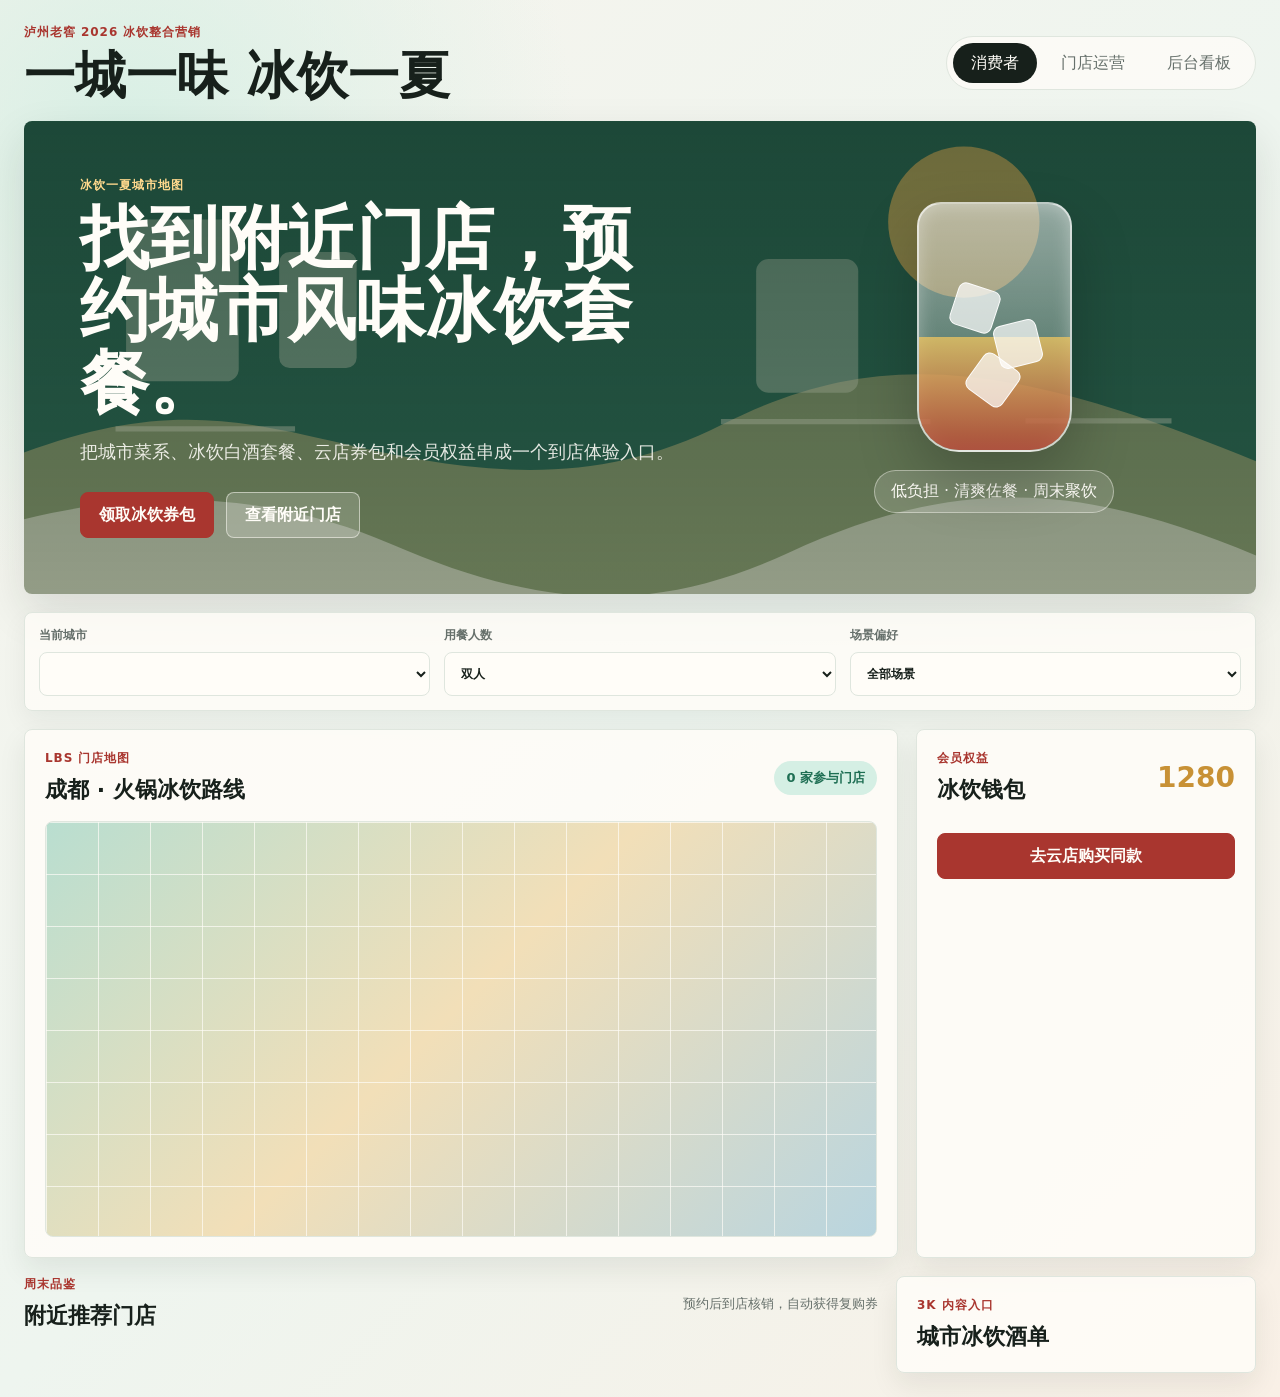
==== index.html @ 010129e2 "Add files via upload" ====
<!doctype html>
<html lang="zh-CN">
  <head>
    <meta charset="UTF-8" />
    <meta name="viewport" content="width=device-width, initial-scale=1.0" />
    <title>一城一味 冰饮一夏 | 泸州老窖冰饮城市地图</title>
    <link rel="stylesheet" href="./styles.css" />
  </head>
  <body>
    <div class="app-shell">
      <header class="topbar">
        <div>
          <p class="eyebrow">泸州老窖 2026 冰饮整合营销</p>
          <h1>一城一味 冰饮一夏</h1>
        </div>
        <nav class="view-tabs" aria-label="视图切换">
          <button class="tab is-active" data-view="consumer">消费者</button>
          <button class="tab" data-view="operator">门店运营</button>
          <button class="tab" data-view="admin">后台看板</button>
        </nav>
      </header>

      <main>
        <section class="view is-active" id="consumer">
          <div class="hero-band">
            <div class="hero-copy">
              <p class="eyebrow">冰饮一夏城市地图</p>
              <h2>找到附近门店，预约城市风味冰饮套餐。</h2>
              <p>
                把城市菜系、冰饮白酒套餐、云店券包和会员权益串成一个到店体验入口。
              </p>
              <div class="hero-actions">
                <button class="primary-btn" id="claimCouponBtn">领取冰饮券包</button>
                <button class="ghost-btn" id="scrollStoresBtn">查看附近门店</button>
              </div>
            </div>
            <div class="glass-visual" aria-label="冰饮白酒视觉">
              <div class="glass">
                <span class="ice ice-a"></span>
                <span class="ice ice-b"></span>
                <span class="ice ice-c"></span>
                <span class="liquid"></span>
              </div>
              <div class="flavor-note">低负担 · 清爽佐餐 · 周末聚饮</div>
            </div>
          </div>

          <section class="controls-row" aria-label="城市与筛选">
            <label>
              当前城市
              <select id="citySelect"></select>
            </label>
            <label>
              用餐人数
              <select id="partySelect">
                <option value="2">双人</option>
                <option value="4">四人</option>
                <option value="6">六人</option>
              </select>
            </label>
            <label>
              场景偏好
              <select id="sceneSelect">
                <option value="all">全部场景</option>
                <option value="hotpot">火锅/川味</option>
                <option value="night">夜宵/烧烤</option>
                <option value="local">本地菜</option>
              </select>
            </label>
          </section>

          <section class="consumer-grid">
            <div class="map-panel">
              <div class="section-head">
                <div>
                  <p class="eyebrow">LBS 门店地图</p>
                  <h3 id="cityHeadline">成都 · 火锅冰饮路线</h3>
                </div>
                <span class="pill" id="storeCount">0 家参与门店</span>
              </div>
              <div class="city-map" id="cityMap" aria-label="活动门店地图"></div>
            </div>

            <aside class="wallet-panel">
              <div class="section-head compact">
                <div>
                  <p class="eyebrow">会员权益</p>
                  <h3>冰饮钱包</h3>
                </div>
                <span class="points" id="pointsValue">1280</span>
              </div>
              <div class="coupon-list" id="couponList"></div>
              <button class="primary-btn full" id="cloudStoreBtn">去云店购买同款</button>
            </aside>
          </section>

          <section class="content-grid" id="storeSection">
            <div>
              <div class="section-head">
                <div>
                  <p class="eyebrow">周末品鉴</p>
                  <h3>附近推荐门店</h3>
                </div>
                <span class="hint">预约后到店核销，自动获得复购券</span>
              </div>
              <div class="store-list" id="storeList"></div>
            </div>
            <aside class="content-panel">
              <p class="eyebrow">3K 内容入口</p>
              <h3>城市冰饮酒单</h3>
              <div class="creator-list" id="creatorList"></div>
            </aside>
          </section>
        </section>

        <section class="view" id="operator">
          <div class="workspace-layout">
            <aside class="side-panel">
              <p class="eyebrow">门店工作台</p>
              <h2>预约、名额、核销一屏处理</h2>
              <p>门店人员可查看今天预约，控制套餐名额，并扫码核销权益。</p>
              <button class="primary-btn full" id="scanBtn">模拟扫码核销</button>
            </aside>
            <section class="ops-main">
              <div class="metric-row">
                <div class="metric"><span>今日预约</span><strong id="todayBookings">42</strong></div>
                <div class="metric"><span>已核销</span><strong id="checkedBookings">31</strong></div>
                <div class="metric"><span>剩余名额</span><strong id="slotLeft">68</strong></div>
                <div class="metric"><span>云店转化</span><strong>18.6%</strong></div>
              </div>
              <div class="ops-grid">
                <div class="ops-card">
                  <div class="section-head compact">
                    <h3>预约列表</h3>
                    <span class="pill">周五至周日</span>
                  </div>
                  <div id="bookingList"></div>
                </div>
                <div class="ops-card">
                  <div class="section-head compact">
                    <h3>套餐名额</h3>
                    <span class="pill">实时可控</span>
                  </div>
                  <div id="slotList"></div>
                </div>
              </div>
            </section>
          </div>
        </section>

        <section class="view" id="admin">
          <div class="dashboard-head">
            <div>
              <p class="eyebrow">策略发展部看板</p>
              <h2>从内容种草到云店复购的活动闭环</h2>
            </div>
            <button class="ghost-btn" id="exportBtn">导出复盘摘要</button>
          </div>
          <div class="funnel-grid">
            <div class="metric accent"><span>曝光</span><strong>8,420,000</strong><small>城市内容与达人矩阵</small></div>
            <div class="metric accent"><span>进小程序</span><strong>286,400</strong><small>话题页、门店码、分享入口</small></div>
            <div class="metric accent"><span>领券</span><strong>94,100</strong><small>新人券、复购券、分享券</small></div>
            <div class="metric accent"><span>到店核销</span><strong>21,860</strong><small>预约套餐与品鉴券</small></div>
            <div class="metric accent"><span>云店订单</span><strong>7,940</strong><small>尝鲜装、聚饮装、城市推荐装</small></div>
          </div>
          <div class="admin-grid">
            <section class="ops-card">
              <div class="section-head compact">
                <h3>城市表现</h3>
                <span class="pill">重点城市样板</span>
              </div>
              <div id="cityRank"></div>
            </section>
            <section class="ops-card">
              <div class="section-head compact">
                <h3>会员标签沉淀</h3>
                <span class="pill">30 天复购追踪</span>
              </div>
              <div class="tag-cloud" id="tagCloud"></div>
            </section>
            <section class="ops-card wide">
              <div class="section-head compact">
                <h3>风险与运营动作</h3>
                <span class="pill">自动预警</span>
              </div>
              <div id="riskList"></div>
            </section>
          </div>
        </section>
      </main>
    </div>

    <dialog id="bookingDialog">
      <form method="dialog" class="dialog-card">
        <button class="close-btn" value="cancel" aria-label="关闭">×</button>
        <p class="eyebrow">预约确认</p>
        <h3 id="dialogTitle">冰饮白酒套餐</h3>
        <div class="booking-summary" id="bookingSummary"></div>
        <label>
          到店日期
          <select id="dateSelect">
            <option>7月10日 周五 18:30</option>
            <option>7月11日 周六 19:00</option>
            <option>7月12日 周日 18:00</option>
          </select>
        </label>
        <label>
          联系手机号
          <input id="phoneInput" inputmode="tel" placeholder="用于接收预约提醒" />
        </label>
        <button class="primary-btn full" id="confirmBookingBtn" value="default">确认预约并生成核销码</button>
      </form>
    </dialog>

    <div class="toast" id="toast" role="status" aria-live="polite"></div>
    <script src="./script.js"></script>
  </body>
</html>
---- styles.css ----
:root {
  color-scheme: light;
  --ink: #17201b;
  --muted: #66706b;
  --line: #dfe6de;
  --paper: #f7f4ed;
  --white: #fffdf8;
  --green: #1f6f54;
  --mint: #d5efe4;
  --gold: #c89135;
  --red: #a9362f;
  --blue: #327f99;
  --shadow: 0 18px 45px rgba(23, 32, 27, 0.12);
}

* {
  box-sizing: border-box;
}

body {
  margin: 0;
  background:
    radial-gradient(circle at 10% 10%, rgba(213, 239, 228, 0.9), transparent 28rem),
    linear-gradient(135deg, #f7f4ed 0%, #eef5ef 52%, #f9f0e6 100%);
  color: var(--ink);
  font-family:
    Inter, "PingFang SC", "Microsoft YaHei", system-ui, -apple-system, BlinkMacSystemFont,
    sans-serif;
}

button,
select,
input {
  font: inherit;
}

button {
  cursor: pointer;
}

.app-shell {
  min-height: 100vh;
  padding: 24px;
}

.topbar {
  align-items: center;
  display: flex;
  gap: 20px;
  justify-content: space-between;
  margin: 0 auto 18px;
  max-width: 1360px;
}

.topbar h1,
.hero-copy h2,
.workspace-layout h2,
.dashboard-head h2 {
  letter-spacing: 0;
  line-height: 1.05;
  margin: 0;
}

.topbar h1 {
  font-size: clamp(28px, 4vw, 54px);
}

.eyebrow {
  color: var(--red);
  font-size: 12px;
  font-weight: 800;
  letter-spacing: 0.08em;
  margin: 0 0 8px;
  text-transform: uppercase;
}

.view-tabs {
  background: rgba(255, 253, 248, 0.74);
  border: 1px solid var(--line);
  border-radius: 999px;
  display: flex;
  gap: 6px;
  padding: 6px;
}

.tab {
  background: transparent;
  border: 0;
  border-radius: 999px;
  color: var(--muted);
  min-height: 40px;
  padding: 0 18px;
  white-space: nowrap;
}

.tab.is-active {
  background: var(--ink);
  color: var(--white);
}

.view {
  display: none;
  margin: 0 auto;
  max-width: 1360px;
}

.view.is-active {
  display: block;
}

.hero-band {
  align-items: stretch;
  background:
    linear-gradient(rgba(12, 44, 32, 0.55), rgba(12, 44, 32, 0.35)),
    url("data:image/svg+xml,%3Csvg xmlns='http://www.w3.org/2000/svg' width='1400' height='620' viewBox='0 0 1400 620'%3E%3Crect width='1400' height='620' fill='%23316a55'/%3E%3Cpath d='M0 418c142-52 225-43 350-13 162 39 298 55 444-19 170-86 318-77 606 42v192H0z' fill='%23f3d08b' opacity='.52'/%3E%3Cpath d='M0 494c148-37 287-28 417 28 166 72 295 83 452 10 196-91 339-77 531 3v85H0z' fill='%23f8f1dd' opacity='.7'/%3E%3Ccircle cx='1068' cy='156' r='86' fill='%23e6b85d' opacity='.95'/%3E%3Cg fill='%23fff7de' opacity='.42'%3E%3Crect x='116' y='153' width='128' height='184' rx='14'/%3E%3Crect x='290' y='190' width='88' height='132' rx='12'/%3E%3Crect x='832' y='198' width='116' height='152' rx='14'/%3E%3C/g%3E%3Cg stroke='%23fff7de' stroke-width='6' opacity='.45' fill='none'%3E%3Cpath d='M104 391h204M792 383h238M1138 382h166'/%3E%3C/g%3E%3C/svg%3E");
  background-position: center;
  background-size: cover;
  border-radius: 8px;
  box-shadow: var(--shadow);
  color: var(--white);
  display: grid;
  grid-template-columns: minmax(0, 1.15fr) minmax(280px, 0.85fr);
  min-height: 430px;
  overflow: hidden;
}

.hero-copy {
  align-self: end;
  max-width: 720px;
  padding: 56px;
}

.hero-copy .eyebrow {
  color: #ffd98d;
}

.hero-copy h2 {
  font-size: clamp(34px, 5.4vw, 72px);
  max-width: 760px;
}

.hero-copy p:not(.eyebrow) {
  color: rgba(255, 253, 248, 0.88);
  font-size: 18px;
  line-height: 1.7;
  max-width: 620px;
}

.hero-actions,
.controls-row,
.section-head,
.metric-row,
.booking-row {
  align-items: center;
  display: flex;
}

.hero-actions {
  flex-wrap: wrap;
  gap: 12px;
  margin-top: 24px;
}

.primary-btn,
.ghost-btn {
  border-radius: 8px;
  min-height: 46px;
  padding: 0 18px;
  transition:
    transform 0.2s ease,
    box-shadow 0.2s ease;
}

.primary-btn {
  background: var(--red);
  border: 1px solid var(--red);
  color: var(--white);
  font-weight: 800;
}

.primary-btn:hover,
.ghost-btn:hover {
  transform: translateY(-1px);
}

.ghost-btn {
  background: rgba(255, 253, 248, 0.18);
  border: 1px solid rgba(255, 253, 248, 0.52);
  color: currentColor;
  font-weight: 750;
}

.full {
  width: 100%;
}

.glass-visual {
  align-items: center;
  display: flex;
  flex-direction: column;
  justify-content: center;
  min-height: 360px;
  padding: 36px;
}

.glass {
  background: linear-gradient(180deg, rgba(255, 255, 255, 0.52), rgba(255, 255, 255, 0.14));
  border: 2px solid rgba(255, 255, 255, 0.65);
  border-radius: 24px 24px 42px 42px;
  box-shadow:
    inset 0 0 18px rgba(255, 255, 255, 0.35),
    0 28px 60px rgba(0, 0, 0, 0.22);
  height: 250px;
  overflow: hidden;
  position: relative;
  width: 155px;
}

.liquid {
  background: linear-gradient(180deg, rgba(239, 198, 96, 0.76), rgba(183, 63, 45, 0.78));
  bottom: 0;
  height: 46%;
  left: 0;
  position: absolute;
  width: 100%;
}

.ice {
  background: rgba(255, 255, 255, 0.7);
  border: 1px solid rgba(255, 255, 255, 0.9);
  border-radius: 8px;
  height: 44px;
  position: absolute;
  width: 44px;
  z-index: 1;
}

.ice-a {
  left: 34px;
  top: 82px;
  transform: rotate(18deg);
}

.ice-b {
  right: 30px;
  top: 118px;
  transform: rotate(-14deg);
}

.ice-c {
  left: 52px;
  top: 154px;
  transform: rotate(36deg);
}

.flavor-note {
  background: rgba(255, 253, 248, 0.16);
  border: 1px solid rgba(255, 253, 248, 0.42);
  border-radius: 999px;
  margin-top: 18px;
  padding: 10px 16px;
}

.controls-row {
  background: rgba(255, 253, 248, 0.82);
  border: 1px solid var(--line);
  border-radius: 8px;
  box-shadow: 0 10px 26px rgba(23, 32, 27, 0.06);
  flex-wrap: wrap;
  gap: 14px;
  margin: 18px 0;
  padding: 14px;
}

label {
  color: var(--muted);
  display: grid;
  flex: 1 1 180px;
  font-size: 12px;
  font-weight: 800;
  gap: 8px;
}

select,
input {
  background: var(--white);
  border: 1px solid var(--line);
  border-radius: 8px;
  color: var(--ink);
  min-height: 44px;
  padding: 0 12px;
}

.consumer-grid,
.content-grid,
.workspace-layout,
.admin-grid,
.ops-grid {
  display: grid;
  gap: 18px;
}

.consumer-grid {
  grid-template-columns: minmax(0, 1fr) 340px;
}

.content-grid {
  grid-template-columns: minmax(0, 1fr) 360px;
  margin-top: 18px;
}

.map-panel,
.wallet-panel,
.content-panel,
.side-panel,
.ops-card,
.metric {
  background: rgba(255, 253, 248, 0.86);
  border: 1px solid var(--line);
  border-radius: 8px;
  box-shadow: 0 12px 28px rgba(23, 32, 27, 0.08);
}

.map-panel,
.wallet-panel,
.content-panel,
.side-panel,
.ops-card {
  padding: 20px;
}

.section-head {
  gap: 16px;
  justify-content: space-between;
  margin-bottom: 16px;
}

.section-head h3,
.content-panel h3,
.ops-card h3 {
  font-size: 22px;
  margin: 0;
}

.compact {
  margin-bottom: 12px;
}

.pill,
.hint {
  color: var(--muted);
  font-size: 13px;
  white-space: nowrap;
}

.pill {
  background: var(--mint);
  border-radius: 999px;
  color: var(--green);
  font-weight: 800;
  padding: 8px 12px;
}

.city-map {
  aspect-ratio: 16 / 8;
  background:
    linear-gradient(90deg, rgba(255, 253, 248, 0.68) 1px, transparent 1px),
    linear-gradient(rgba(255, 253, 248, 0.68) 1px, transparent 1px),
    linear-gradient(135deg, #b9ded0, #f2dfb8 48%, #b9d5df);
  background-size:
    52px 52px,
    52px 52px,
    cover;
  border: 1px solid var(--line);
  border-radius: 8px;
  min-height: 330px;
  overflow: hidden;
  position: relative;
}

.map-pin {
  background: var(--red);
  border: 3px solid var(--white);
  border-radius: 50% 50% 50% 0;
  box-shadow: 0 8px 18px rgba(82, 20, 17, 0.32);
  height: 26px;
  position: absolute;
  transform: rotate(-45deg);
  width: 26px;
}

.map-pin span {
  color: var(--ink);
  display: block;
  font-size: 12px;
  font-weight: 850;
  min-width: 130px;
  position: absolute;
  transform: rotate(45deg) translate(20px, -6px);
}

.map-route {
  border: 2px dashed rgba(31, 111, 84, 0.52);
  border-radius: 50%;
  height: 54%;
  left: 16%;
  position: absolute;
  top: 19%;
  transform: rotate(-8deg);
  width: 68%;
}

.points {
  color: var(--gold);
  font-size: 28px;
  font-weight: 900;
}

.coupon-list,
.store-list,
.creator-list,
#bookingList,
#slotList,
#cityRank,
#riskList {
  display: grid;
  gap: 12px;
}

.coupon,
.store-card,
.creator-card,
.booking-item,
.slot-item,
.rank-item,
.risk-item {
  background: var(--white);
  border: 1px solid var(--line);
  border-radius: 8px;
  padding: 14px;
}

.coupon {
  border-left: 5px solid var(--gold);
}

.coupon strong,
.store-card strong,
.creator-card strong {
  display: block;
  font-size: 17px;
  margin-bottom: 6px;
}

.coupon span,
.store-card span,
.creator-card span,
.booking-item span,
.slot-item span,
.risk-item span {
  color: var(--muted);
  font-size: 13px;
  line-height: 1.5;
}

.wallet-panel .primary-btn {
  margin-top: 16px;
}

.store-card {
  display: grid;
  gap: 12px;
  grid-template-columns: 1fr auto;
}

.store-meta {
  align-items: center;
  display: flex;
  flex-wrap: wrap;
  gap: 8px;
}

.store-meta span {
  background: #f3f7f1;
  border-radius: 999px;
  padding: 6px 9px;
}

.store-actions {
  align-content: center;
  display: grid;
  gap: 8px;
  min-width: 136px;
}

.mini-btn {
  background: var(--ink);
  border: 0;
  border-radius: 8px;
  color: var(--white);
  min-height: 38px;
  padding: 0 12px;
}

.secondary-btn {
  background: var(--mint);
  border: 0;
  border-radius: 8px;
  color: var(--green);
  font-weight: 800;
  min-height: 38px;
  padding: 0 12px;
}

.workspace-layout {
  grid-template-columns: 320px 1fr;
}

.side-panel {
  align-self: start;
  min-height: 360px;
}

.side-panel h2 {
  font-size: 34px;
  margin-bottom: 16px;
}

.side-panel p {
  color: var(--muted);
  line-height: 1.7;
}

.metric-row,
.funnel-grid {
  display: grid;
  gap: 14px;
  grid-template-columns: repeat(4, minmax(0, 1fr));
  margin-bottom: 18px;
}

.funnel-grid {
  grid-template-columns: repeat(5, minmax(0, 1fr));
}

.metric {
  padding: 18px;
}

.metric span,
.metric small {
  color: var(--muted);
  display: block;
  font-size: 13px;
}

.metric strong {
  display: block;
  font-size: 30px;
  margin: 8px 0 3px;
}

.metric.accent {
  border-top: 5px solid var(--green);
}

.ops-grid {
  grid-template-columns: 1fr 0.8fr;
}

.booking-item,
.slot-item,
.rank-item,
.risk-item {
  align-items: center;
  display: flex;
  gap: 12px;
  justify-content: space-between;
}

.progress {
  background: #e9eee8;
  border-radius: 999px;
  height: 9px;
  margin-top: 8px;
  overflow: hidden;
  width: 140px;
}

.progress i {
  background: var(--green);
  display: block;
  height: 100%;
}

.dashboard-head {
  align-items: center;
  display: flex;
  justify-content: space-between;
  margin: 12px 0 18px;
}

.dashboard-head h2 {
  font-size: clamp(28px, 4vw, 48px);
}

.dashboard-head .ghost-btn {
  background: var(--white);
  border-color: var(--line);
  color: var(--ink);
}

.admin-grid {
  grid-template-columns: 1fr 1fr;
}

.wide {
  grid-column: 1 / -1;
}

.tag-cloud {
  display: flex;
  flex-wrap: wrap;
  gap: 10px;
}

.tag-cloud span {
  background: var(--mint);
  border-radius: 999px;
  color: var(--green);
  font-weight: 800;
  padding: 10px 13px;
}

dialog {
  border: 0;
  border-radius: 8px;
  box-shadow: 0 28px 70px rgba(0, 0, 0, 0.24);
  max-width: 520px;
  padding: 0;
  width: calc(100% - 32px);
}

dialog::backdrop {
  background: rgba(23, 32, 27, 0.36);
}

.dialog-card {
  display: grid;
  gap: 14px;
  padding: 24px;
  position: relative;
}

.dialog-card h3 {
  font-size: 28px;
  margin: 0;
}

.close-btn {
  background: transparent;
  border: 0;
  color: var(--muted);
  font-size: 28px;
  position: absolute;
  right: 12px;
  top: 8px;
}

.booking-summary {
  background: #f3f7f1;
  border-radius: 8px;
  color: var(--muted);
  line-height: 1.7;
  padding: 14px;
}

.toast {
  background: var(--ink);
  border-radius: 8px;
  bottom: 24px;
  color: var(--white);
  left: 50%;
  max-width: calc(100% - 32px);
  opacity: 0;
  padding: 13px 16px;
  pointer-events: none;
  position: fixed;
  transform: translate(-50%, 20px);
  transition:
    opacity 0.2s ease,
    transform 0.2s ease;
  z-index: 10;
}

.toast.show {
  opacity: 1;
  transform: translate(-50%, 0);
}

@media (max-width: 980px) {
  .topbar,
  .dashboard-head {
    align-items: stretch;
    flex-direction: column;
  }

  .hero-band,
  .consumer-grid,
  .content-grid,
  .workspace-layout,
  .ops-grid,
  .admin-grid {
    grid-template-columns: 1fr;
  }

  .metric-row,
  .funnel-grid {
    grid-template-columns: repeat(2, minmax(0, 1fr));
  }
}

@media (max-width: 640px) {
  .app-shell {
    padding: 12px;
  }

  .view-tabs {
    border-radius: 8px;
    display: grid;
    grid-template-columns: 1fr;
  }

  .tab {
    border-radius: 8px;
  }

  .hero-copy {
    padding: 28px;
  }

  .glass-visual {
    min-height: 250px;
    padding: 24px;
  }

  .glass {
    height: 190px;
    width: 120px;
  }

  .city-map {
    min-height: 280px;
  }

  .store-card,
  .booking-item,
  .slot-item,
  .rank-item,
  .risk-item {
    align-items: stretch;
    grid-template-columns: 1fr;
  }

  .store-card,
  .booking-item,
  .slot-item,
  .rank-item,
  .risk-item {
    display: grid;
  }

  .metric-row,
  .funnel-grid {
    grid-template-columns: 1fr;
  }
}
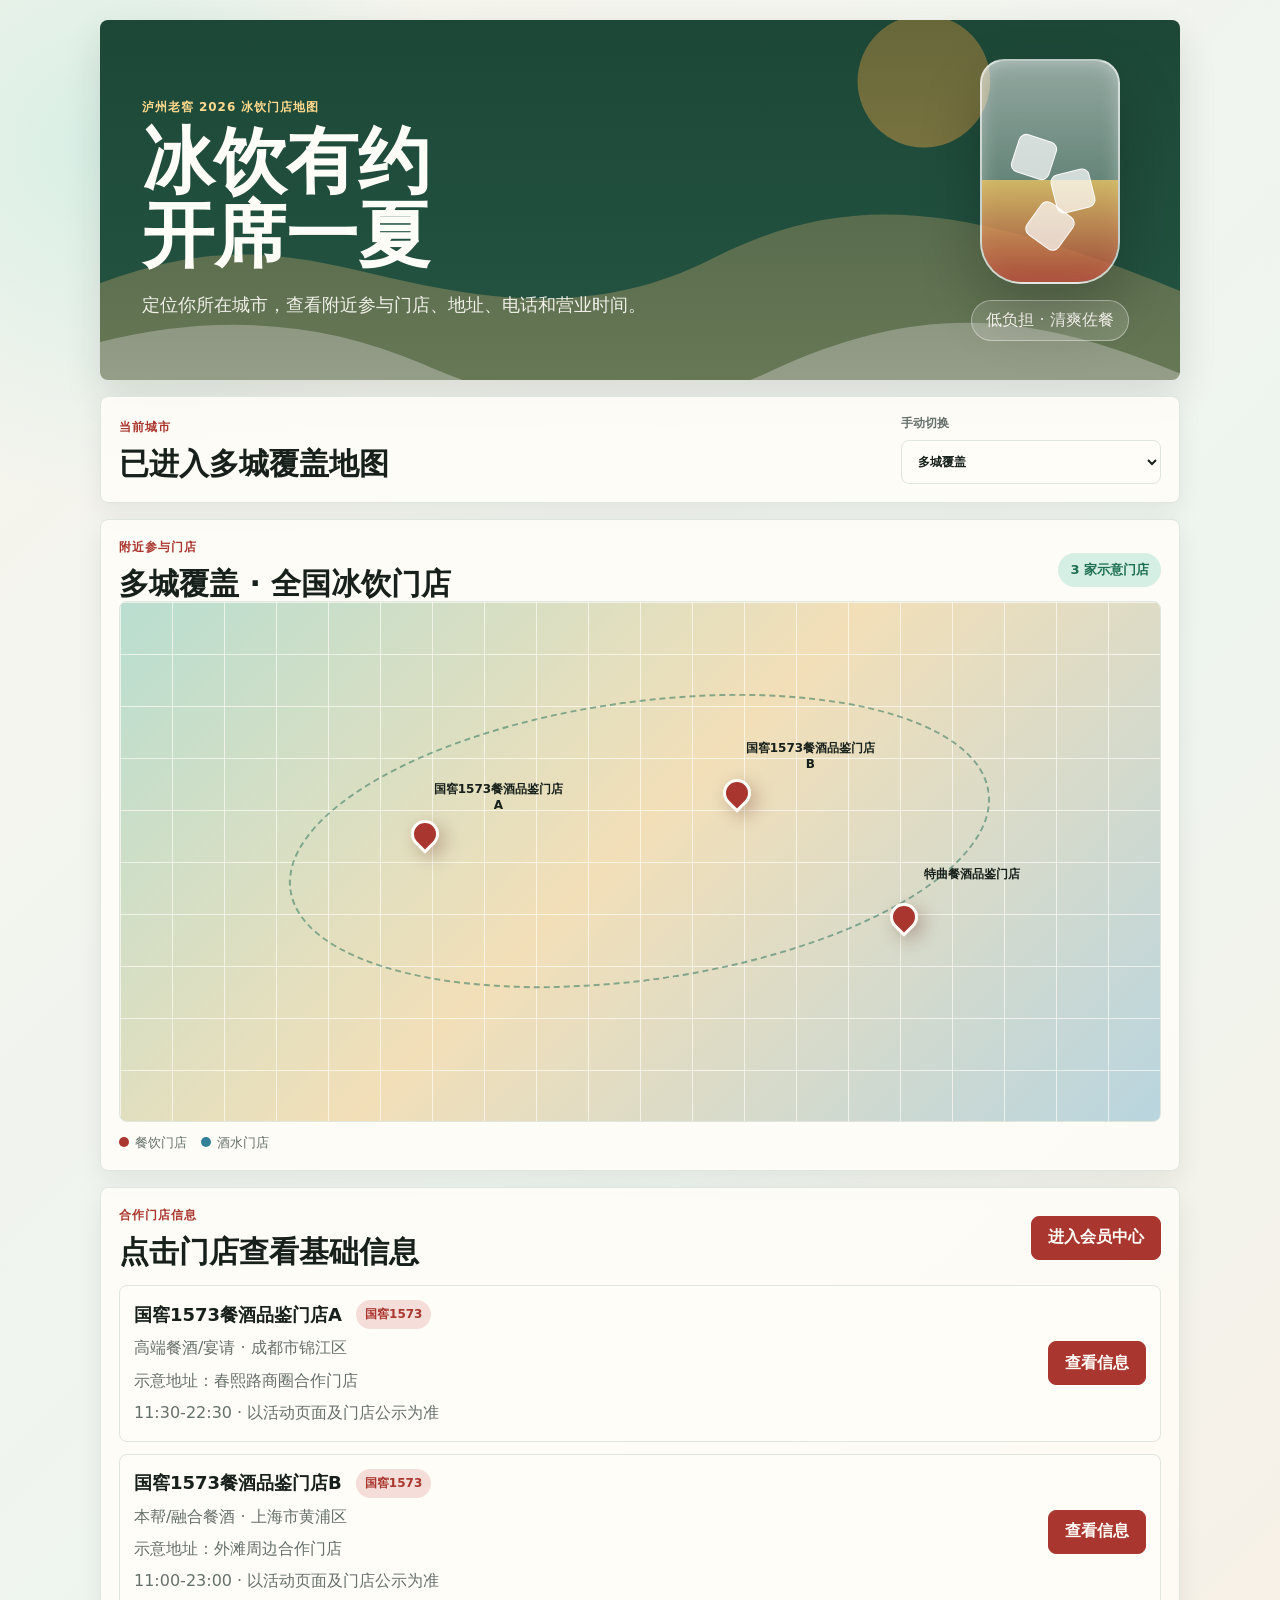
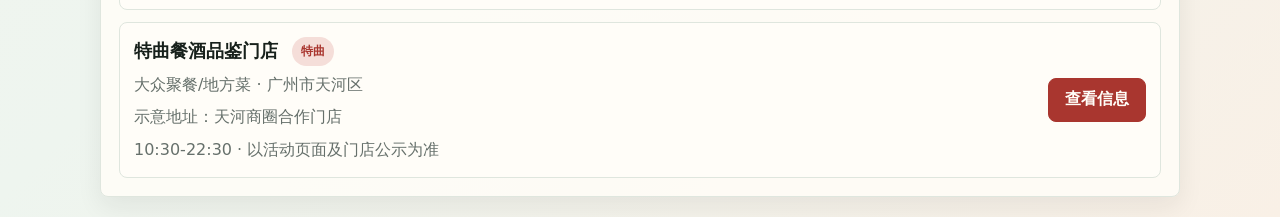
==== commit c2b5be77: "Add files via upload" ====
--- a/index.html
+++ b/index.html
@@ -3,212 +3,73 @@
   <head>
     <meta charset="UTF-8" />
     <meta name="viewport" content="width=device-width, initial-scale=1.0" />
-    <title>一城一味 冰饮一夏 | 泸州老窖冰饮城市地图</title>
+    <title>冰饮有约 开席一夏 | 泸州老窖冰饮城市地图</title>
     <link rel="stylesheet" href="./styles.css" />
   </head>
   <body>
-    <div class="app-shell">
-      <header class="topbar">
-        <div>
-          <p class="eyebrow">泸州老窖 2026 冰饮整合营销</p>
-          <h1>一城一味 冰饮一夏</h1>
+    <main class="app-shell">
+      <header class="hero">
+        <div class="hero-copy">
+          <p class="eyebrow">泸州老窖 2026 冰饮门店地图</p>
+          <h1>冰饮有约<br />开席一夏</h1>
+          <p>定位你所在城市，查看附近参与门店、地址、电话和营业时间。</p>
         </div>
-        <nav class="view-tabs" aria-label="视图切换">
-          <button class="tab is-active" data-view="consumer">消费者</button>
-          <button class="tab" data-view="operator">门店运营</button>
-          <button class="tab" data-view="admin">后台看板</button>
-        </nav>
+        <div class="glass-visual" aria-label="冰饮白酒视觉">
+          <div class="glass">
+            <span class="ice ice-a"></span>
+            <span class="ice ice-b"></span>
+            <span class="ice ice-c"></span>
+            <span class="liquid"></span>
+          </div>
+          <span>低负担 · 清爽佐餐</span>
+        </div>
       </header>
 
-      <main>
-        <section class="view is-active" id="consumer">
-          <div class="hero-band">
-            <div class="hero-copy">
-              <p class="eyebrow">冰饮一夏城市地图</p>
-              <h2>找到附近门店，预约城市风味冰饮套餐。</h2>
-              <p>
-                把城市菜系、冰饮白酒套餐、云店券包和会员权益串成一个到店体验入口。
-              </p>
-              <div class="hero-actions">
-                <button class="primary-btn" id="claimCouponBtn">领取冰饮券包</button>
-                <button class="ghost-btn" id="scrollStoresBtn">查看附近门店</button>
-              </div>
-            </div>
-            <div class="glass-visual" aria-label="冰饮白酒视觉">
-              <div class="glass">
-                <span class="ice ice-a"></span>
-                <span class="ice ice-b"></span>
-                <span class="ice ice-c"></span>
-                <span class="liquid"></span>
-              </div>
-              <div class="flavor-note">低负担 · 清爽佐餐 · 周末聚饮</div>
-            </div>
+      <section class="locator-card" aria-label="城市定位">
+        <div>
+          <p class="eyebrow">当前城市</p>
+          <h2 id="locationStatus">正在识别城市...</h2>
+        </div>
+        <label>
+          手动切换
+          <select id="citySelect"></select>
+        </label>
+      </section>
+
+      <section class="map-card">
+        <div class="section-head">
+          <div>
+            <p class="eyebrow">附近参与门店</p>
+            <h2 id="cityHeadline">冰饮开席地图</h2>
           </div>
+          <span class="pill" id="storeCount">0 家门店</span>
+        </div>
+        <div class="city-map" id="cityMap" aria-label="参与门店地图"></div>
+        <div class="legend">
+          <span><i class="dot dining"></i>餐饮门店</span>
+          <span><i class="dot retail"></i>酒水门店</span>
+        </div>
+      </section>
 
-          <section class="controls-row" aria-label="城市与筛选">
-            <label>
-              当前城市
-              <select id="citySelect"></select>
-            </label>
-            <label>
-              用餐人数
-              <select id="partySelect">
-                <option value="2">双人</option>
-                <option value="4">四人</option>
-                <option value="6">六人</option>
-              </select>
-            </label>
-            <label>
-              场景偏好
-              <select id="sceneSelect">
-                <option value="all">全部场景</option>
-                <option value="hotpot">火锅/川味</option>
-                <option value="night">夜宵/烧烤</option>
-                <option value="local">本地菜</option>
-              </select>
-            </label>
-          </section>
+      <section class="store-section">
+        <div class="section-head">
+          <div>
+            <p class="eyebrow">合作门店信息</p>
+            <h2>点击门店查看基础信息</h2>
+          </div>
+          <button class="member-btn" id="memberBtn">进入会员中心</button>
+        </div>
+        <div class="store-list" id="storeList"></div>
+      </section>
+    </main>
 
-          <section class="consumer-grid">
-            <div class="map-panel">
-              <div class="section-head">
-                <div>
-                  <p class="eyebrow">LBS 门店地图</p>
-                  <h3 id="cityHeadline">成都 · 火锅冰饮路线</h3>
-                </div>
-                <span class="pill" id="storeCount">0 家参与门店</span>
-              </div>
-              <div class="city-map" id="cityMap" aria-label="活动门店地图"></div>
-            </div>
-
-            <aside class="wallet-panel">
-              <div class="section-head compact">
-                <div>
-                  <p class="eyebrow">会员权益</p>
-                  <h3>冰饮钱包</h3>
-                </div>
-                <span class="points" id="pointsValue">1280</span>
-              </div>
-              <div class="coupon-list" id="couponList"></div>
-              <button class="primary-btn full" id="cloudStoreBtn">去云店购买同款</button>
-            </aside>
-          </section>
-
-          <section class="content-grid" id="storeSection">
-            <div>
-              <div class="section-head">
-                <div>
-                  <p class="eyebrow">周末品鉴</p>
-                  <h3>附近推荐门店</h3>
-                </div>
-                <span class="hint">预约后到店核销，自动获得复购券</span>
-              </div>
-              <div class="store-list" id="storeList"></div>
-            </div>
-            <aside class="content-panel">
-              <p class="eyebrow">3K 内容入口</p>
-              <h3>城市冰饮酒单</h3>
-              <div class="creator-list" id="creatorList"></div>
-            </aside>
-          </section>
-        </section>
-
-        <section class="view" id="operator">
-          <div class="workspace-layout">
-            <aside class="side-panel">
-              <p class="eyebrow">门店工作台</p>
-              <h2>预约、名额、核销一屏处理</h2>
-              <p>门店人员可查看今天预约，控制套餐名额，并扫码核销权益。</p>
-              <button class="primary-btn full" id="scanBtn">模拟扫码核销</button>
-            </aside>
-            <section class="ops-main">
-              <div class="metric-row">
-                <div class="metric"><span>今日预约</span><strong id="todayBookings">42</strong></div>
-                <div class="metric"><span>已核销</span><strong id="checkedBookings">31</strong></div>
-                <div class="metric"><span>剩余名额</span><strong id="slotLeft">68</strong></div>
-                <div class="metric"><span>云店转化</span><strong>18.6%</strong></div>
-              </div>
-              <div class="ops-grid">
-                <div class="ops-card">
-                  <div class="section-head compact">
-                    <h3>预约列表</h3>
-                    <span class="pill">周五至周日</span>
-                  </div>
-                  <div id="bookingList"></div>
-                </div>
-                <div class="ops-card">
-                  <div class="section-head compact">
-                    <h3>套餐名额</h3>
-                    <span class="pill">实时可控</span>
-                  </div>
-                  <div id="slotList"></div>
-                </div>
-              </div>
-            </section>
-          </div>
-        </section>
-
-        <section class="view" id="admin">
-          <div class="dashboard-head">
-            <div>
-              <p class="eyebrow">策略发展部看板</p>
-              <h2>从内容种草到云店复购的活动闭环</h2>
-            </div>
-            <button class="ghost-btn" id="exportBtn">导出复盘摘要</button>
-          </div>
-          <div class="funnel-grid">
-            <div class="metric accent"><span>曝光</span><strong>8,420,000</strong><small>城市内容与达人矩阵</small></div>
-            <div class="metric accent"><span>进小程序</span><strong>286,400</strong><small>话题页、门店码、分享入口</small></div>
-            <div class="metric accent"><span>领券</span><strong>94,100</strong><small>新人券、复购券、分享券</small></div>
-            <div class="metric accent"><span>到店核销</span><strong>21,860</strong><small>预约套餐与品鉴券</small></div>
-            <div class="metric accent"><span>云店订单</span><strong>7,940</strong><small>尝鲜装、聚饮装、城市推荐装</small></div>
-          </div>
-          <div class="admin-grid">
-            <section class="ops-card">
-              <div class="section-head compact">
-                <h3>城市表现</h3>
-                <span class="pill">重点城市样板</span>
-              </div>
-              <div id="cityRank"></div>
-            </section>
-            <section class="ops-card">
-              <div class="section-head compact">
-                <h3>会员标签沉淀</h3>
-                <span class="pill">30 天复购追踪</span>
-              </div>
-              <div class="tag-cloud" id="tagCloud"></div>
-            </section>
-            <section class="ops-card wide">
-              <div class="section-head compact">
-                <h3>风险与运营动作</h3>
-                <span class="pill">自动预警</span>
-              </div>
-              <div id="riskList"></div>
-            </section>
-          </div>
-        </section>
-      </main>
-    </div>
-
-    <dialog id="bookingDialog">
+    <dialog id="storeDialog">
       <form method="dialog" class="dialog-card">
         <button class="close-btn" value="cancel" aria-label="关闭">×</button>
-        <p class="eyebrow">预约确认</p>
-        <h3 id="dialogTitle">冰饮白酒套餐</h3>
-        <div class="booking-summary" id="bookingSummary"></div>
-        <label>
-          到店日期
-          <select id="dateSelect">
-            <option>7月10日 周五 18:30</option>
-            <option>7月11日 周六 19:00</option>
-            <option>7月12日 周日 18:00</option>
-          </select>
-        </label>
-        <label>
-          联系手机号
-          <input id="phoneInput" inputmode="tel" placeholder="用于接收预约提醒" />
-        </label>
-        <button class="primary-btn full" id="confirmBookingBtn" value="default">确认预约并生成核销码</button>
+        <p class="eyebrow" id="dialogType">门店详情</p>
+        <h2 id="dialogTitle">合作门店信息</h2>
+        <div class="detail-grid" id="dialogDetails"></div>
+        <button class="member-btn full" id="dialogMemberBtn" value="default">进入会员中心领取权益</button>
       </form>
     </dialog>
 
--- a/styles.css
+++ b/styles.css
@@ -10,7 +10,7 @@
   --gold: #c89135;
   --red: #a9362f;
   --blue: #327f99;
-  --shadow: 0 18px 45px rgba(23, 32, 27, 0.12);
+  --shadow: 0 16px 38px rgba(23, 32, 27, 0.12);
 }
 
 * {
@@ -20,8 +20,8 @@
 body {
   margin: 0;
   background:
-    radial-gradient(circle at 10% 10%, rgba(213, 239, 228, 0.9), transparent 28rem),
-    linear-gradient(135deg, #f7f4ed 0%, #eef5ef 52%, #f9f0e6 100%);
+    radial-gradient(circle at 8% 8%, rgba(213, 239, 228, 0.9), transparent 22rem),
+    linear-gradient(135deg, #f7f4ed 0%, #eef5ef 58%, #f9f0e6 100%);
   color: var(--ink);
   font-family:
     Inter, "PingFang SC", "Microsoft YaHei", system-ui, -apple-system, BlinkMacSystemFont,
@@ -29,8 +29,7 @@
 }
 
 button,
-select,
-input {
+select {
   font: inherit;
 }
 
@@ -39,159 +38,72 @@
 }
 
 .app-shell {
+  margin: 0 auto;
+  max-width: 1120px;
   min-height: 100vh;
-  padding: 24px;
-}
-
-.topbar {
-  align-items: center;
-  display: flex;
-  gap: 20px;
-  justify-content: space-between;
-  margin: 0 auto 18px;
-  max-width: 1360px;
-}
-
-.topbar h1,
-.hero-copy h2,
-.workspace-layout h2,
-.dashboard-head h2 {
-  letter-spacing: 0;
-  line-height: 1.05;
-  margin: 0;
-}
-
-.topbar h1 {
-  font-size: clamp(28px, 4vw, 54px);
+  padding: 20px;
+}
+
+.hero {
+  align-items: stretch;
+  background:
+    linear-gradient(rgba(12, 44, 32, 0.56), rgba(12, 44, 32, 0.34)),
+    url("data:image/svg+xml,%3Csvg xmlns='http://www.w3.org/2000/svg' width='1400' height='620' viewBox='0 0 1400 620'%3E%3Crect width='1400' height='620' fill='%23316a55'/%3E%3Cpath d='M0 418c142-52 225-43 350-13 162 39 298 55 444-19 170-86 318-77 606 42v192H0z' fill='%23f3d08b' opacity='.52'/%3E%3Cpath d='M0 494c148-37 287-28 417 28 166 72 295 83 452 10 196-91 339-77 531 3v85H0z' fill='%23f8f1dd' opacity='.7'/%3E%3Ccircle cx='1068' cy='156' r='86' fill='%23e6b85d' opacity='.95'/%3E%3C/svg%3E");
+  background-position: center;
+  background-size: cover;
+  border-radius: 8px;
+  box-shadow: var(--shadow);
+  color: var(--white);
+  display: grid;
+  grid-template-columns: minmax(0, 1fr) 260px;
+  min-height: 360px;
+  overflow: hidden;
+}
+
+.hero-copy {
+  align-self: end;
+  padding: 42px;
 }
 
 .eyebrow {
   color: var(--red);
   font-size: 12px;
-  font-weight: 800;
+  font-weight: 850;
   letter-spacing: 0.08em;
   margin: 0 0 8px;
   text-transform: uppercase;
 }
 
-.view-tabs {
-  background: rgba(255, 253, 248, 0.74);
-  border: 1px solid var(--line);
-  border-radius: 999px;
-  display: flex;
-  gap: 6px;
-  padding: 6px;
-}
-
-.tab {
-  background: transparent;
-  border: 0;
-  border-radius: 999px;
-  color: var(--muted);
-  min-height: 40px;
-  padding: 0 18px;
-  white-space: nowrap;
-}
-
-.tab.is-active {
-  background: var(--ink);
-  color: var(--white);
-}
-
-.view {
-  display: none;
-  margin: 0 auto;
-  max-width: 1360px;
-}
-
-.view.is-active {
-  display: block;
-}
-
-.hero-band {
-  align-items: stretch;
-  background:
-    linear-gradient(rgba(12, 44, 32, 0.55), rgba(12, 44, 32, 0.35)),
-    url("data:image/svg+xml,%3Csvg xmlns='http://www.w3.org/2000/svg' width='1400' height='620' viewBox='0 0 1400 620'%3E%3Crect width='1400' height='620' fill='%23316a55'/%3E%3Cpath d='M0 418c142-52 225-43 350-13 162 39 298 55 444-19 170-86 318-77 606 42v192H0z' fill='%23f3d08b' opacity='.52'/%3E%3Cpath d='M0 494c148-37 287-28 417 28 166 72 295 83 452 10 196-91 339-77 531 3v85H0z' fill='%23f8f1dd' opacity='.7'/%3E%3Ccircle cx='1068' cy='156' r='86' fill='%23e6b85d' opacity='.95'/%3E%3Cg fill='%23fff7de' opacity='.42'%3E%3Crect x='116' y='153' width='128' height='184' rx='14'/%3E%3Crect x='290' y='190' width='88' height='132' rx='12'/%3E%3Crect x='832' y='198' width='116' height='152' rx='14'/%3E%3C/g%3E%3Cg stroke='%23fff7de' stroke-width='6' opacity='.45' fill='none'%3E%3Cpath d='M104 391h204M792 383h238M1138 382h166'/%3E%3C/g%3E%3C/svg%3E");
-  background-position: center;
-  background-size: cover;
-  border-radius: 8px;
-  box-shadow: var(--shadow);
-  color: var(--white);
-  display: grid;
-  grid-template-columns: minmax(0, 1.15fr) minmax(280px, 0.85fr);
-  min-height: 430px;
-  overflow: hidden;
-}
-
-.hero-copy {
-  align-self: end;
-  max-width: 720px;
-  padding: 56px;
-}
-
-.hero-copy .eyebrow {
+.hero .eyebrow {
   color: #ffd98d;
 }
 
-.hero-copy h2 {
-  font-size: clamp(34px, 5.4vw, 72px);
-  max-width: 760px;
+h1,
+h2,
+p {
+  letter-spacing: 0;
+}
+
+h1 {
+  font-size: 72px;
+  line-height: 1.02;
+  margin: 0;
+}
+
+h2 {
+  font-size: 30px;
+  line-height: 1.18;
+  margin: 0;
+}
+
+p {
+  line-height: 1.65;
 }
 
 .hero-copy p:not(.eyebrow) {
-  color: rgba(255, 253, 248, 0.88);
+  color: rgba(255, 253, 248, 0.9);
   font-size: 18px;
-  line-height: 1.7;
-  max-width: 620px;
-}
-
-.hero-actions,
-.controls-row,
-.section-head,
-.metric-row,
-.booking-row {
-  align-items: center;
-  display: flex;
-}
-
-.hero-actions {
-  flex-wrap: wrap;
-  gap: 12px;
-  margin-top: 24px;
-}
-
-.primary-btn,
-.ghost-btn {
-  border-radius: 8px;
-  min-height: 46px;
-  padding: 0 18px;
-  transition:
-    transform 0.2s ease,
-    box-shadow 0.2s ease;
-}
-
-.primary-btn {
-  background: var(--red);
-  border: 1px solid var(--red);
-  color: var(--white);
-  font-weight: 800;
-}
-
-.primary-btn:hover,
-.ghost-btn:hover {
-  transform: translateY(-1px);
-}
-
-.ghost-btn {
-  background: rgba(255, 253, 248, 0.18);
-  border: 1px solid rgba(255, 253, 248, 0.52);
-  color: currentColor;
-  font-weight: 750;
-}
-
-.full {
-  width: 100%;
+  max-width: 520px;
 }
 
 .glass-visual {
@@ -199,8 +111,16 @@
   display: flex;
   flex-direction: column;
   justify-content: center;
-  min-height: 360px;
-  padding: 36px;
+  min-height: 300px;
+  padding: 28px;
+}
+
+.glass-visual > span {
+  background: rgba(255, 253, 248, 0.16);
+  border: 1px solid rgba(255, 253, 248, 0.42);
+  border-radius: 999px;
+  margin-top: 16px;
+  padding: 9px 14px;
 }
 
 .glass {
@@ -210,10 +130,10 @@
   box-shadow:
     inset 0 0 18px rgba(255, 255, 255, 0.35),
     0 28px 60px rgba(0, 0, 0, 0.22);
-  height: 250px;
+  height: 225px;
   overflow: hidden;
   position: relative;
-  width: 155px;
+  width: 140px;
 }
 
 .liquid {
@@ -229,136 +149,77 @@
   background: rgba(255, 255, 255, 0.7);
   border: 1px solid rgba(255, 255, 255, 0.9);
   border-radius: 8px;
-  height: 44px;
+  height: 40px;
   position: absolute;
-  width: 44px;
+  width: 40px;
   z-index: 1;
 }
 
 .ice-a {
-  left: 34px;
-  top: 82px;
+  left: 32px;
+  top: 76px;
   transform: rotate(18deg);
 }
 
 .ice-b {
-  right: 30px;
-  top: 118px;
+  right: 25px;
+  top: 110px;
   transform: rotate(-14deg);
 }
 
 .ice-c {
-  left: 52px;
-  top: 154px;
+  left: 48px;
+  top: 145px;
   transform: rotate(36deg);
 }
 
-.flavor-note {
-  background: rgba(255, 253, 248, 0.16);
-  border: 1px solid rgba(255, 253, 248, 0.42);
-  border-radius: 999px;
-  margin-top: 18px;
-  padding: 10px 16px;
-}
-
-.controls-row {
-  background: rgba(255, 253, 248, 0.82);
+.locator-card,
+.map-card,
+.store-section {
+  background: rgba(255, 253, 248, 0.88);
   border: 1px solid var(--line);
   border-radius: 8px;
-  box-shadow: 0 10px 26px rgba(23, 32, 27, 0.06);
-  flex-wrap: wrap;
+  box-shadow: 0 10px 26px rgba(23, 32, 27, 0.07);
+  margin-top: 16px;
+  padding: 18px;
+}
+
+.locator-card,
+.section-head,
+.store-title,
+.legend {
+  align-items: center;
+  display: flex;
   gap: 14px;
-  margin: 18px 0;
-  padding: 14px;
+  justify-content: space-between;
 }
 
 label {
   color: var(--muted);
   display: grid;
-  flex: 1 1 180px;
+  flex: 0 1 260px;
   font-size: 12px;
   font-weight: 800;
   gap: 8px;
 }
 
-select,
-input {
+select {
   background: var(--white);
   border: 1px solid var(--line);
   border-radius: 8px;
   color: var(--ink);
   min-height: 44px;
   padding: 0 12px;
-}
-
-.consumer-grid,
-.content-grid,
-.workspace-layout,
-.admin-grid,
-.ops-grid {
-  display: grid;
-  gap: 18px;
-}
-
-.consumer-grid {
-  grid-template-columns: minmax(0, 1fr) 340px;
-}
-
-.content-grid {
-  grid-template-columns: minmax(0, 1fr) 360px;
-  margin-top: 18px;
-}
-
-.map-panel,
-.wallet-panel,
-.content-panel,
-.side-panel,
-.ops-card,
-.metric {
-  background: rgba(255, 253, 248, 0.86);
-  border: 1px solid var(--line);
-  border-radius: 8px;
-  box-shadow: 0 12px 28px rgba(23, 32, 27, 0.08);
-}
-
-.map-panel,
-.wallet-panel,
-.content-panel,
-.side-panel,
-.ops-card {
-  padding: 20px;
-}
-
-.section-head {
-  gap: 16px;
-  justify-content: space-between;
-  margin-bottom: 16px;
-}
-
-.section-head h3,
-.content-panel h3,
-.ops-card h3 {
-  font-size: 22px;
-  margin: 0;
-}
-
-.compact {
-  margin-bottom: 12px;
-}
-
-.pill,
-.hint {
-  color: var(--muted);
-  font-size: 13px;
-  white-space: nowrap;
 }
 
 .pill {
   background: var(--mint);
   border-radius: 999px;
   color: var(--green);
-  font-weight: 800;
+  font-size: 13px;
+  font-weight: 850;
   padding: 8px 12px;
+  white-space: nowrap;
 }
 
 .city-map {
@@ -373,20 +234,38 @@
     cover;
   border: 1px solid var(--line);
   border-radius: 8px;
-  min-height: 330px;
+  min-height: 320px;
   overflow: hidden;
   position: relative;
 }
 
+.map-route {
+  border: 2px dashed rgba(31, 111, 84, 0.5);
+  border-radius: 50%;
+  height: 54%;
+  left: 16%;
+  position: absolute;
+  top: 19%;
+  transform: rotate(-8deg);
+  width: 68%;
+}
+
 .map-pin {
-  background: var(--red);
   border: 3px solid var(--white);
   border-radius: 50% 50% 50% 0;
-  box-shadow: 0 8px 18px rgba(82, 20, 17, 0.32);
-  height: 26px;
+  box-shadow: 0 8px 18px rgba(82, 20, 17, 0.28);
+  height: 28px;
   position: absolute;
   transform: rotate(-45deg);
-  width: 26px;
+  width: 28px;
+}
+
+.map-pin.dining {
+  background: var(--red);
+}
+
+.map-pin.retail {
+  background: var(--blue);
 }
 
 .map-pin span {
@@ -399,244 +278,95 @@
   transform: rotate(45deg) translate(20px, -6px);
 }
 
-.map-route {
-  border: 2px dashed rgba(31, 111, 84, 0.52);
+.legend {
+  justify-content: flex-start;
+  margin-top: 12px;
+}
+
+.legend span {
+  color: var(--muted);
+  font-size: 13px;
+}
+
+.dot {
   border-radius: 50%;
-  height: 54%;
-  left: 16%;
-  position: absolute;
-  top: 19%;
-  transform: rotate(-8deg);
-  width: 68%;
-}
-
-.points {
-  color: var(--gold);
-  font-size: 28px;
-  font-weight: 900;
-}
-
-.coupon-list,
-.store-list,
-.creator-list,
-#bookingList,
-#slotList,
-#cityRank,
-#riskList {
+  display: inline-block;
+  height: 10px;
+  margin-right: 6px;
+  width: 10px;
+}
+
+.dot.dining {
+  background: var(--red);
+}
+
+.dot.retail {
+  background: var(--blue);
+}
+
+.member-btn,
+.detail-btn {
+  background: var(--red);
+  border: 1px solid var(--red);
+  border-radius: 8px;
+  color: var(--white);
+  font-weight: 850;
+  min-height: 44px;
+  padding: 0 16px;
+}
+
+.store-list {
   display: grid;
   gap: 12px;
-}
-
-.coupon,
-.store-card,
-.creator-card,
-.booking-item,
-.slot-item,
-.rank-item,
-.risk-item {
+  margin-top: 16px;
+}
+
+.store-card {
+  align-items: center;
   background: var(--white);
   border: 1px solid var(--line);
   border-radius: 8px;
-  padding: 14px;
-}
-
-.coupon {
-  border-left: 5px solid var(--gold);
-}
-
-.coupon strong,
-.store-card strong,
-.creator-card strong {
-  display: block;
-  font-size: 17px;
-  margin-bottom: 6px;
-}
-
-.coupon span,
-.store-card span,
-.creator-card span,
-.booking-item span,
-.slot-item span,
-.risk-item span {
-  color: var(--muted);
-  font-size: 13px;
-  line-height: 1.5;
-}
-
-.wallet-panel .primary-btn {
-  margin-top: 16px;
-}
-
-.store-card {
-  display: grid;
-  gap: 12px;
-  grid-template-columns: 1fr auto;
-}
-
-.store-meta {
-  align-items: center;
-  display: flex;
-  flex-wrap: wrap;
-  gap: 8px;
-}
-
-.store-meta span {
-  background: #f3f7f1;
-  border-radius: 999px;
-  padding: 6px 9px;
-}
-
-.store-actions {
-  align-content: center;
-  display: grid;
-  gap: 8px;
-  min-width: 136px;
-}
-
-.mini-btn {
-  background: var(--ink);
-  border: 0;
-  border-radius: 8px;
-  color: var(--white);
-  min-height: 38px;
-  padding: 0 12px;
-}
-
-.secondary-btn {
-  background: var(--mint);
-  border: 0;
-  border-radius: 8px;
-  color: var(--green);
-  font-weight: 800;
-  min-height: 38px;
-  padding: 0 12px;
-}
-
-.workspace-layout {
-  grid-template-columns: 320px 1fr;
-}
-
-.side-panel {
-  align-self: start;
-  min-height: 360px;
-}
-
-.side-panel h2 {
-  font-size: 34px;
-  margin-bottom: 16px;
-}
-
-.side-panel p {
-  color: var(--muted);
-  line-height: 1.7;
-}
-
-.metric-row,
-.funnel-grid {
   display: grid;
   gap: 14px;
-  grid-template-columns: repeat(4, minmax(0, 1fr));
-  margin-bottom: 18px;
-}
-
-.funnel-grid {
-  grid-template-columns: repeat(5, minmax(0, 1fr));
-}
-
-.metric {
-  padding: 18px;
-}
-
-.metric span,
-.metric small {
+  grid-template-columns: 1fr auto;
+  padding: 14px;
+}
+
+.store-title {
+  justify-content: flex-start;
+}
+
+.store-title strong {
+  font-size: 18px;
+}
+
+.store-card p {
   color: var(--muted);
-  display: block;
-  font-size: 13px;
-}
-
-.metric strong {
-  display: block;
-  font-size: 30px;
-  margin: 8px 0 3px;
-}
-
-.metric.accent {
-  border-top: 5px solid var(--green);
-}
-
-.ops-grid {
-  grid-template-columns: 1fr 0.8fr;
-}
-
-.booking-item,
-.slot-item,
-.rank-item,
-.risk-item {
-  align-items: center;
-  display: flex;
-  gap: 12px;
-  justify-content: space-between;
-}
-
-.progress {
-  background: #e9eee8;
+  margin: 6px 0 0;
+}
+
+.store-type {
   border-radius: 999px;
-  height: 9px;
-  margin-top: 8px;
-  overflow: hidden;
-  width: 140px;
-}
-
-.progress i {
-  background: var(--green);
-  display: block;
-  height: 100%;
-}
-
-.dashboard-head {
-  align-items: center;
-  display: flex;
-  justify-content: space-between;
-  margin: 12px 0 18px;
-}
-
-.dashboard-head h2 {
-  font-size: clamp(28px, 4vw, 48px);
-}
-
-.dashboard-head .ghost-btn {
-  background: var(--white);
-  border-color: var(--line);
-  color: var(--ink);
-}
-
-.admin-grid {
-  grid-template-columns: 1fr 1fr;
-}
-
-.wide {
-  grid-column: 1 / -1;
-}
-
-.tag-cloud {
-  display: flex;
-  flex-wrap: wrap;
-  gap: 10px;
-}
-
-.tag-cloud span {
-  background: var(--mint);
-  border-radius: 999px;
-  color: var(--green);
-  font-weight: 800;
-  padding: 10px 13px;
+  font-size: 12px;
+  font-weight: 850;
+  padding: 6px 9px;
+}
+
+.store-type.dining {
+  background: #f5ded9;
+  color: var(--red);
+}
+
+.store-type.retail {
+  background: #d8edf3;
+  color: var(--blue);
 }
 
 dialog {
   border: 0;
   border-radius: 8px;
   box-shadow: 0 28px 70px rgba(0, 0, 0, 0.24);
-  max-width: 520px;
+  max-width: 560px;
   padding: 0;
   width: calc(100% - 32px);
 }
@@ -652,9 +382,8 @@
   position: relative;
 }
 
-.dialog-card h3 {
-  font-size: 28px;
-  margin: 0;
+.dialog-card h2 {
+  padding-right: 28px;
 }
 
 .close-btn {
@@ -667,12 +396,33 @@
   top: 8px;
 }
 
-.booking-summary {
+.detail-grid {
+  display: grid;
+  gap: 10px;
+}
+
+.detail-item {
   background: #f3f7f1;
   border-radius: 8px;
+  padding: 12px;
+}
+
+.detail-item span {
   color: var(--muted);
-  line-height: 1.7;
-  padding: 14px;
+  display: block;
+  font-size: 12px;
+  font-weight: 850;
+  margin-bottom: 5px;
+}
+
+.detail-item strong {
+  display: block;
+  font-size: 15px;
+  line-height: 1.5;
+}
+
+.full {
+  width: 100%;
 }
 
 .toast {
@@ -698,80 +448,67 @@
   transform: translate(-50%, 0);
 }
 
-@media (max-width: 980px) {
-  .topbar,
-  .dashboard-head {
-    align-items: stretch;
-    flex-direction: column;
-  }
-
-  .hero-band,
-  .consumer-grid,
-  .content-grid,
-  .workspace-layout,
-  .ops-grid,
-  .admin-grid {
-    grid-template-columns: 1fr;
-  }
-
-  .metric-row,
-  .funnel-grid {
-    grid-template-columns: repeat(2, minmax(0, 1fr));
-  }
-}
-
-@media (max-width: 640px) {
+@media (max-width: 760px) {
   .app-shell {
     padding: 12px;
   }
 
-  .view-tabs {
-    border-radius: 8px;
+  .hero {
+    grid-template-columns: 1fr;
+    min-height: auto;
+  }
+
+  .hero-copy {
+    padding: 28px 24px 8px;
+  }
+
+  h1 {
+    font-size: 48px;
+  }
+
+  h2 {
+    font-size: 24px;
+  }
+
+  .glass-visual {
+    min-height: 230px;
+    padding: 18px;
+  }
+
+  .glass {
+    height: 172px;
+    width: 108px;
+  }
+
+  .ice {
+    height: 32px;
+    width: 32px;
+  }
+
+  .locator-card,
+  .section-head,
+  .store-card {
+    align-items: stretch;
     display: grid;
     grid-template-columns: 1fr;
   }
 
-  .tab {
-    border-radius: 8px;
-  }
-
-  .hero-copy {
-    padding: 28px;
-  }
-
-  .glass-visual {
-    min-height: 250px;
-    padding: 24px;
-  }
-
-  .glass {
-    height: 190px;
-    width: 120px;
+  label {
+    flex: none;
   }
 
   .city-map {
-    min-height: 280px;
-  }
-
-  .store-card,
-  .booking-item,
-  .slot-item,
-  .rank-item,
-  .risk-item {
-    align-items: stretch;
-    grid-template-columns: 1fr;
-  }
-
-  .store-card,
-  .booking-item,
-  .slot-item,
-  .rank-item,
-  .risk-item {
-    display: grid;
-  }
-
-  .metric-row,
-  .funnel-grid {
-    grid-template-columns: 1fr;
-  }
-}
+    aspect-ratio: 1 / 1;
+    min-height: 310px;
+  }
+
+  .map-pin span {
+    font-size: 11px;
+    min-width: 110px;
+  }
+
+  .member-btn,
+  .detail-btn {
+    width: 100%;
+  }
+}
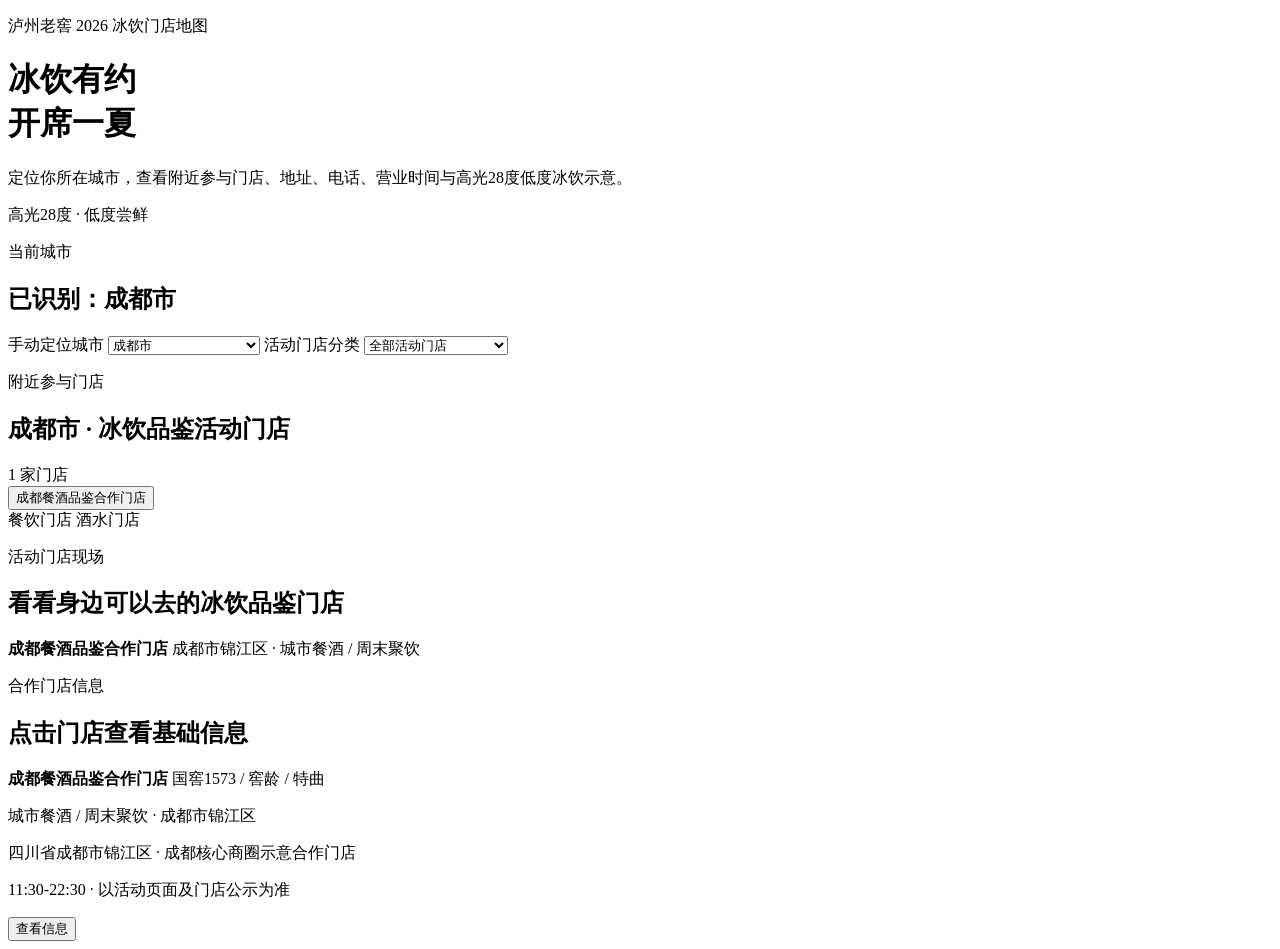
==== commit fdacc64c: "Add files via upload" ====
--- a/index.html
+++ b/index.html
@@ -12,7 +12,7 @@
         <div class="hero-copy">
           <p class="eyebrow">泸州老窖 2026 冰饮门店地图</p>
           <h1>冰饮有约<br />开席一夏</h1>
-          <p>定位你所在城市，查看附近参与门店、地址、电话和营业时间。</p>
+          <p>定位你所在城市，查看附近参与门店、地址、电话、营业时间与高光28度低度冰饮示意。</p>
         </div>
         <div class="glass-visual" aria-label="冰饮白酒视觉">
           <div class="glass">
@@ -21,7 +21,7 @@
             <span class="ice ice-c"></span>
             <span class="liquid"></span>
           </div>
-          <span>低负担 · 清爽佐餐</span>
+          <span>高光28度 · 低度尝鲜</span>
         </div>
       </header>
 
@@ -30,10 +30,16 @@
           <p class="eyebrow">当前城市</p>
           <h2 id="locationStatus">正在识别城市...</h2>
         </div>
-        <label>
-          手动切换
-          <select id="citySelect"></select>
-        </label>
+        <div class="locator-controls">
+          <label>
+            手动定位城市
+            <select id="citySelect"></select>
+          </label>
+          <label>
+            活动门店分类
+            <select id="categorySelect"></select>
+          </label>
+        </div>
       </section>
 
       <section class="map-card">
@@ -51,13 +57,22 @@
         </div>
       </section>
 
+      <section class="photo-section" aria-label="活动门店图片">
+        <div class="section-head">
+          <div>
+            <p class="eyebrow">活动门店现场</p>
+            <h2>看看身边可以去的冰饮品鉴门店</h2>
+          </div>
+        </div>
+        <div class="photo-grid" id="storePhotos"></div>
+      </section>
+
       <section class="store-section">
         <div class="section-head">
           <div>
             <p class="eyebrow">合作门店信息</p>
             <h2>点击门店查看基础信息</h2>
           </div>
-          <button class="member-btn" id="memberBtn">进入会员中心</button>
         </div>
         <div class="store-list" id="storeList"></div>
       </section>
@@ -69,7 +84,7 @@
         <p class="eyebrow" id="dialogType">门店详情</p>
         <h2 id="dialogTitle">合作门店信息</h2>
         <div class="detail-grid" id="dialogDetails"></div>
-        <button class="member-btn full" id="dialogMemberBtn" value="default">进入会员中心领取权益</button>
+        <button class="member-btn full" id="dialogNavigateBtn" value="default">马上带我前往门店</button>
       </form>
     </dialog>
 
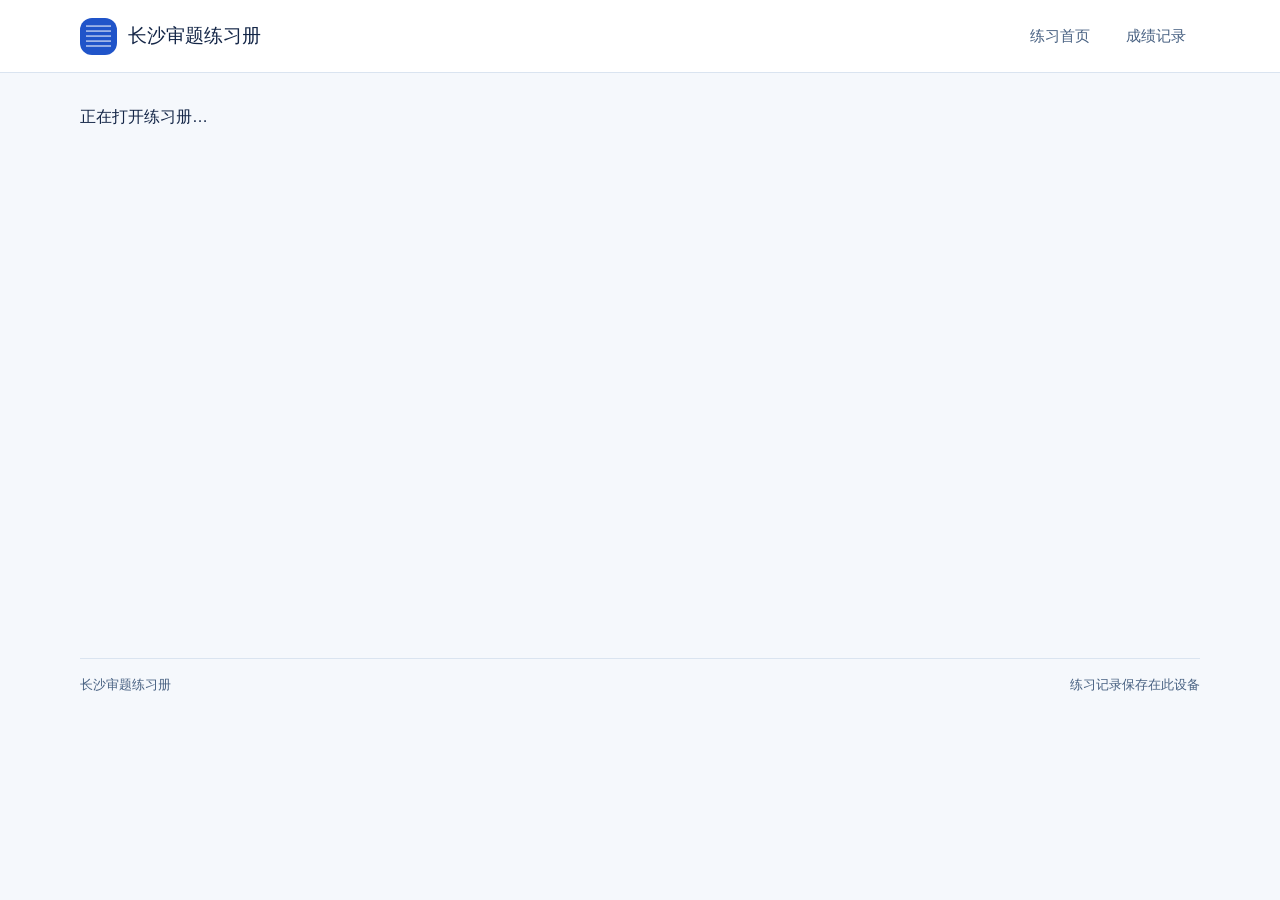
==== commit d2208654: "Add files via upload" ====
--- a/index.html
+++ b/index.html
@@ -1,94 +1,41 @@
 <!doctype html>
 <html lang="zh-CN">
-  <head>
-    <meta charset="UTF-8" />
-    <meta name="viewport" content="width=device-width, initial-scale=1.0" />
-    <title>冰饮有约 开席一夏 | 泸州老窖冰饮城市地图</title>
-    <link rel="stylesheet" href="./styles.css" />
-  </head>
-  <body>
-    <main class="app-shell">
-      <header class="hero">
-        <div class="hero-copy">
-          <p class="eyebrow">泸州老窖 2026 冰饮门店地图</p>
-          <h1>冰饮有约<br />开席一夏</h1>
-          <p>定位你所在城市，查看附近参与门店、地址、电话、营业时间与高光28度低度冰饮示意。</p>
-        </div>
-        <div class="glass-visual" aria-label="冰饮白酒视觉">
-          <div class="glass">
-            <span class="ice ice-a"></span>
-            <span class="ice ice-b"></span>
-            <span class="ice ice-c"></span>
-            <span class="liquid"></span>
-          </div>
-          <span>高光28度 · 低度尝鲜</span>
-        </div>
-      </header>
-
-      <section class="locator-card" aria-label="城市定位">
-        <div>
-          <p class="eyebrow">当前城市</p>
-          <h2 id="locationStatus">正在识别城市...</h2>
-        </div>
-        <div class="locator-controls">
-          <label>
-            手动定位城市
-            <select id="citySelect"></select>
-          </label>
-          <label>
-            活动门店分类
-            <select id="categorySelect"></select>
-          </label>
-        </div>
-      </section>
-
-      <section class="map-card">
-        <div class="section-head">
-          <div>
-            <p class="eyebrow">附近参与门店</p>
-            <h2 id="cityHeadline">冰饮开席地图</h2>
-          </div>
-          <span class="pill" id="storeCount">0 家门店</span>
-        </div>
-        <div class="city-map" id="cityMap" aria-label="参与门店地图"></div>
-        <div class="legend">
-          <span><i class="dot dining"></i>餐饮门店</span>
-          <span><i class="dot retail"></i>酒水门店</span>
-        </div>
-      </section>
-
-      <section class="photo-section" aria-label="活动门店图片">
-        <div class="section-head">
-          <div>
-            <p class="eyebrow">活动门店现场</p>
-            <h2>看看身边可以去的冰饮品鉴门店</h2>
-          </div>
-        </div>
-        <div class="photo-grid" id="storePhotos"></div>
-      </section>
-
-      <section class="store-section">
-        <div class="section-head">
-          <div>
-            <p class="eyebrow">合作门店信息</p>
-            <h2>点击门店查看基础信息</h2>
-          </div>
-        </div>
-        <div class="store-list" id="storeList"></div>
-      </section>
-    </main>
-
-    <dialog id="storeDialog">
-      <form method="dialog" class="dialog-card">
-        <button class="close-btn" value="cancel" aria-label="关闭">×</button>
-        <p class="eyebrow" id="dialogType">门店详情</p>
-        <h2 id="dialogTitle">合作门店信息</h2>
-        <div class="detail-grid" id="dialogDetails"></div>
-        <button class="member-btn full" id="dialogNavigateBtn" value="default">马上带我前往门店</button>
-      </form>
-    </dialog>
-
-    <div class="toast" id="toast" role="status" aria-live="polite"></div>
-    <script src="./script.js"></script>
-  </body>
+<head>
+  <meta charset="utf-8">
+  <meta name="viewport" content="width=device-width, initial-scale=1">
+  <meta name="theme-color" content="#f5f8fc">
+  <meta name="description" content="五年级语文、数学、英语审题练习，每次五题，练习读准条件、答全要求。">
+  <link rel="manifest" href="./app.webmanifest">
+  <link rel="stylesheet" href="./style.css">
+  <script type="module" src="./app.js"></script>
+  <title>长沙审题练习册</title>
+</head>
+<body>
+  <header class="header"><div class="shell header-inner">
+    <a class="brand" href="#home"><span class="brand-icon" aria-hidden="true">▤</span>长沙审题练习册</a>
+    <nav aria-label="主要页面">
+      <a href="#home">练习首页</a><a href="#scores">成绩记录</a>
+    </nav>
+  </div></header>
+  <main id="app" class="shell" tabindex="-1"><p>正在打开练习册…</p></main>
+  <footer class="shell footer"><span>长沙审题练习册</span><span>练习记录保存在此设备</span></footer>
+  <template id="home-template">
+    <section class="hero">
+      <div class="hero-copy"><p class="eyebrow">五年级上册 · 语文、数学、英语</p>
+      <h1>读完题，再动笔。</h1>
+      <p class="intro">把条件找全，把每一问答齐。<br>从长沙的日常出发，每次练五题。</p>
+      <a href="#practice" class="button primary">开始练习 <span aria-hidden="true">→</span></a></div>
+      <div class="hero-art" aria-hidden="true"></div>
+    </section>
+    <section class="section">
+      <h2>今天练什么？</h2>
+      <div class="tiles">
+        <a class="tile blue" href="#practice"><span class="tile-icon" aria-hidden="true">✎</span><h3>审题练习</h3><p>标出关键词，做完一题就看反馈。</p><span class="tile-foot">5 题 · 10 分钟内 <b aria-hidden="true">↗</b></span></a>
+        <a class="tile gold" href="#test"><span class="tile-icon" aria-hidden="true">☑</span><h3>独立小测</h3><p>自己读题和作答，整组交卷后看结果。</p><span class="tile-foot">5 题 · 10 分钟内 <b aria-hidden="true">↗</b></span></a>
+        <a class="tile green" href="#scores"><span class="tile-icon" aria-hidden="true">▥</span><h3>成绩对比</h3><p>看看最近两次小测，哪些题答得更完整。</p><span class="tile-foot">查看我的记录 <b aria-hidden="true">↗</b></span></a>
+      </div>
+    </section>
+    <section class="bank"><div class="bank-icon" aria-hidden="true">▦</div><div><h2 id="bank-title">本月题库</h2><p id="bank-summary"></p></div><a href="#bank">查看题库 <span aria-hidden="true">→</span></a></section>
+  </template>
+</body>
 </html>
--- a/style.css
+++ b/style.css
@@ -0,0 +1,92 @@
+:root{--ink:#142647;--muted:#486182;--blue:#2054c9;--light:#e3efff;--line:#dae4f0;--paper:#fff;--bg:#f5f8fc;--green:#126348;--gold:#965318;font-family:"Atkinson Hyperlegible Next","PingFang SC","Microsoft YaHei",sans-serif;color:var(--ink);background:var(--bg);font-synthesis:none}
+*{box-sizing:border-box}
+body{margin:0}
+button,input{font:inherit}
+a{color:inherit;text-decoration:none}
+button{color:inherit}
+a:focus-visible,button:focus-visible,input:focus-visible{outline:3px solid #bd5a10;outline-offset:4px}
+.shell{width:min(1120px,calc(100% - 64px));margin-inline:auto}
+.header{background:var(--paper);border-bottom:1px solid var(--line)}
+.header-inner,.footer{display:flex;justify-content:space-between;align-items:center;gap:14px}
+.header-inner{min-height:72px}
+.brand{font-weight:750;font-size:19px;display:inline-flex;gap:11px;align-items:center;white-space:nowrap}
+.brand-icon,.tile-icon,.bank-icon{display:grid;place-items:center;border-radius:12px;background:var(--blue);color:white;width:37px;height:37px;font-size:25px;font-weight:650}
+nav{display:flex;gap:8px}
+nav a{padding:11px 14px;border-radius:9px;font-weight:650;font-size:15px;color:var(--muted);white-space:nowrap}
+nav a[aria-current="page"]{background:#eaf2ff;color:#174bb9}
+main{min-height:62vh;padding-top:34px}
+main:focus{outline:none}
+.hero{min-height:335px;position:relative;overflow:hidden;background:var(--light);border:1px solid #d6e6fc;border-radius:26px;display:grid;grid-template-columns:1fr 1fr}
+.hero-copy{padding:43px 0 43px 47px;z-index:1}
+.eyebrow{color:#24539e;font-size:15px;font-weight:750;margin:0 0 13px}
+h1,h2,h3,p{margin:0}
+h1{font-size:clamp(38px,5.3vw,67px);line-height:1.18;letter-spacing:-.055em}
+.intro{font-size:18px;color:#324e74;line-height:1.8;margin:17px 0 23px}
+.hero-art{background:url('./hero.jpg') center / cover no-repeat}
+.button{display:inline-flex;justify-content:center;align-items:center;gap:13px;padding:12px 20px;min-height:48px;font-weight:750;line-height:1.35;background:white;border:1px solid #c2d3eb;border-radius:11px;cursor:pointer}
+.button.primary{background:var(--blue);border-color:var(--blue);color:white}
+.button:hover,.tile:hover{filter:brightness(.97)}
+.button[disabled]{opacity:.58;cursor:default}
+.section{margin-top:32px}
+.section h2,.bank h2{font-size:23px;letter-spacing:-.02em}
+.tiles{display:grid;grid-template-columns:repeat(3,minmax(0,1fr));gap:17px;margin-top:15px}
+.tile{display:flex;flex-direction:column;gap:8px;padding:20px;border:1px solid var(--line);border-radius:17px;background:white}
+.tile-icon,.bank-icon{width:42px;height:42px;font-size:23px;margin-bottom:4px}
+.tile.blue .tile-icon,.bank-icon{color:#2156bd;background:#e5efff}
+.tile.gold .tile-icon{color:var(--gold);background:#fff0d4}
+.tile.green .tile-icon{color:var(--green);background:#e2f3e8}
+.tile h3{font-size:22px}
+.tile p,.bank p,.subtle{color:var(--muted);line-height:1.6}
+.tile-foot{font-size:14px;font-weight:700;color:var(--blue);margin-top:auto;display:flex;align-items:center;justify-content:space-between;padding-top:12px}
+.tile.gold .tile-foot{color:var(--gold)}
+.tile.green .tile-foot{color:var(--green)}
+.bank,.panel{background:white;border:1px solid var(--line);border-radius:16px}
+.bank{margin-top:23px;padding:15px 20px;display:flex;align-items:center;gap:15px}
+.bank h2{font-size:18px;margin-bottom:4px}
+.bank p{font-size:14px}
+.bank a{margin-left:auto;font-weight:700;color:var(--blue);white-space:nowrap;padding:12px 0 12px 8px}
+.footer{border-top:1px solid var(--line);color:var(--muted);font-size:13px;margin-top:27px;padding:17px 0 24px}
+.narrow{max-width:790px;margin:auto}
+.page-title{font-size:clamp(32px,5vw,50px);margin:10px 0}
+.back{display:inline-flex;align-items:center;min-height:44px;color:var(--blue);font-weight:700}
+.panel{margin-top:17px;padding:clamp(16px,4vw,32px)}
+.panel h2,.panel h3{margin-bottom:9px}
+.panel > p{line-height:1.65}
+.controls{display:flex;flex-wrap:wrap;gap:10px;margin-top:20px}
+.controls .end{margin-left:auto}
+.topline{display:flex;flex-wrap:wrap;align-items:center;gap:12px;justify-content:space-between}
+.topline h1{font-size:26px;letter-spacing:0}
+.clock{font-variant-numeric:tabular-nums;background:#edf3ff;color:#18438a;padding:8px 11px;border-radius:8px;font-weight:800}
+.clock.soon{background:#ffecd5;color:#8a3810}
+.progress{display:grid;grid-template-columns:repeat(var(--steps),1fr);gap:7px;margin:13px 0 0}
+.progress button{min-height:42px;border:1px solid var(--line);border-radius:8px;background:#eaf1fc;color:#234577;font-weight:750;cursor:pointer}
+.progress button[aria-current="step"]{background:#2455bd;color:white}
+.progress button.answered:not([aria-current="step"]){background:#dcefe5;color:#205441}
+.progress button:disabled{opacity:1;cursor:default}
+.subject{color:#24539e;font-size:15px;font-weight:750;margin-bottom:12px}
+.question{font-size:clamp(20px,3vw,25px);line-height:1.85;margin-bottom:18px;overflow-wrap:anywhere}
+.segment{background:#eef4ff;border:1px solid #dce8fd;border-radius:7px;padding:4px 8px;margin:3px 2px;display:inline-block;text-align:left;white-space:normal;cursor:pointer;min-height:44px;vertical-align:middle}
+.segment[aria-pressed="true"]{background:#ffe6a6;border-color:#d49623}
+.mark-label{color:var(--muted);font-size:15px;margin:0 0 7px}
+fieldset{border:0;margin:14px 0 0;padding:0;min-width:0}
+legend,.field-title{font-weight:750;margin-bottom:8px;font-size:16px}
+.choice{display:flex;align-items:flex-start;gap:11px;padding:11px 13px;min-height:49px;border:1px solid var(--line);border-radius:10px;margin-bottom:8px;line-height:1.55;cursor:pointer}
+.choice:has(input:checked){background:#eaf2ff;border-color:#6993ed}
+.choice input{width:21px;height:21px;margin:2px 0 0;flex:none;accent-color:var(--blue)}
+.number-field{display:flex;gap:9px;align-items:center}
+.number-field input{max-width:180px;width:65%;min-height:48px;border:1px solid #aebed5;padding:8px 12px;border-radius:9px}
+.feedback,.notice{background:#fff3db;border:1px solid #efdaab;border-radius:10px;padding:13px 15px;line-height:1.65;margin-top:13px}
+.feedback.good{background:#e7f5ed;border-color:#bee0cc}
+.score-grid{display:grid;grid-template-columns:repeat(3,1fr);gap:10px;margin:14px 0}
+.stat{background:#eef4ff;padding:13px 15px;border-radius:11px;line-height:1.65}
+.stat b{display:block;font-size:27px}
+.subject-scores{display:flex;gap:10px;flex-wrap:wrap;margin-top:12px;color:var(--muted)}
+.subject-scores span{padding:6px 10px;background:#f3f7fc;border-radius:8px;white-space:nowrap}
+.record{border-top:1px solid var(--line);padding:13px 0;line-height:1.65}
+.record summary{cursor:pointer;min-height:34px;font-weight:700}
+.record p{margin:5px 0}
+.badge{display:inline-block;padding:2px 8px;border-radius:7px;color:var(--green);background:#e5f5eb;font-size:13px}
+.badge.warn{color:var(--gold);background:#fff0d4}
+@media(max-width:720px){.shell{width:calc(100% - 32px)}.header-inner{min-height:61px}.brand{font-size:15px;gap:7px}.brand-icon{width:30px;height:30px;font-size:19px}nav{gap:1px}nav a{padding:10px 7px;font-size:13px}main{padding-top:18px}.hero-copy{padding:24px 0 24px 23px}.hero{min-height:260px;grid-template-columns:1.25fr 1fr}.hero-art{background-size:auto 100%;background-position:58% center}.intro{font-size:15px;margin:11px 0 17px}.tiles{gap:10px}.tile{padding:14px}.tile h3{font-size:18px}.tile p{font-size:14px}.tile-foot{font-size:12px}.bank{padding:12px}.bank-icon{flex:none}}
+@media(max-width:500px){.hero{grid-template-columns:1fr;min-height:0}.hero-copy{padding:23px 18px}.hero-art{height:145px;background-size:cover;background-position:center 53%;grid-row:1}.tiles{grid-template-columns:1fr}.tile{position:relative;padding-left:67px}.tile-icon{position:absolute;left:14px;top:15px}.tile-foot{padding-top:2px}.section{margin-top:23px}.score-grid{gap:5px}.stat{padding:8px;font-size:13px}.stat b{font-size:21px}.controls .end{margin-left:0}}
+@media(prefers-reduced-motion:reduce){*{scroll-behavior:auto!important;transition:none!important}}
